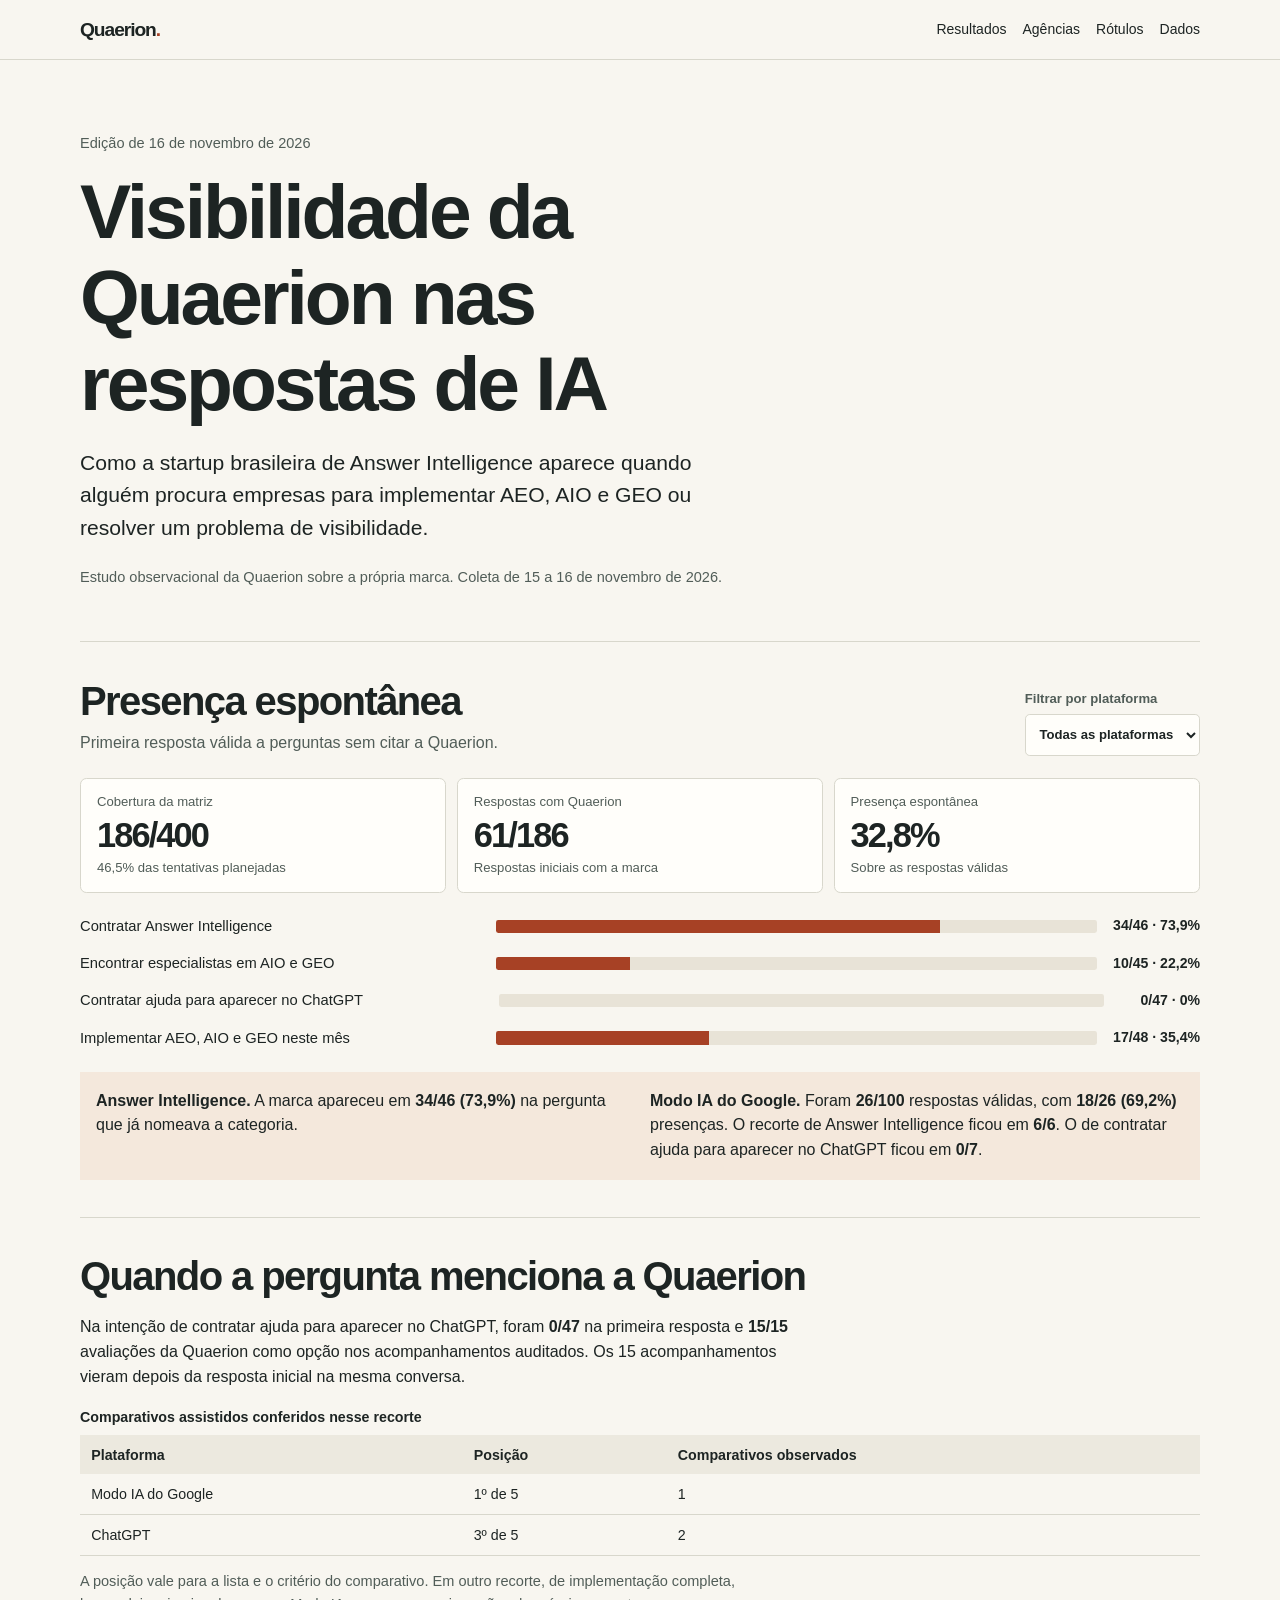
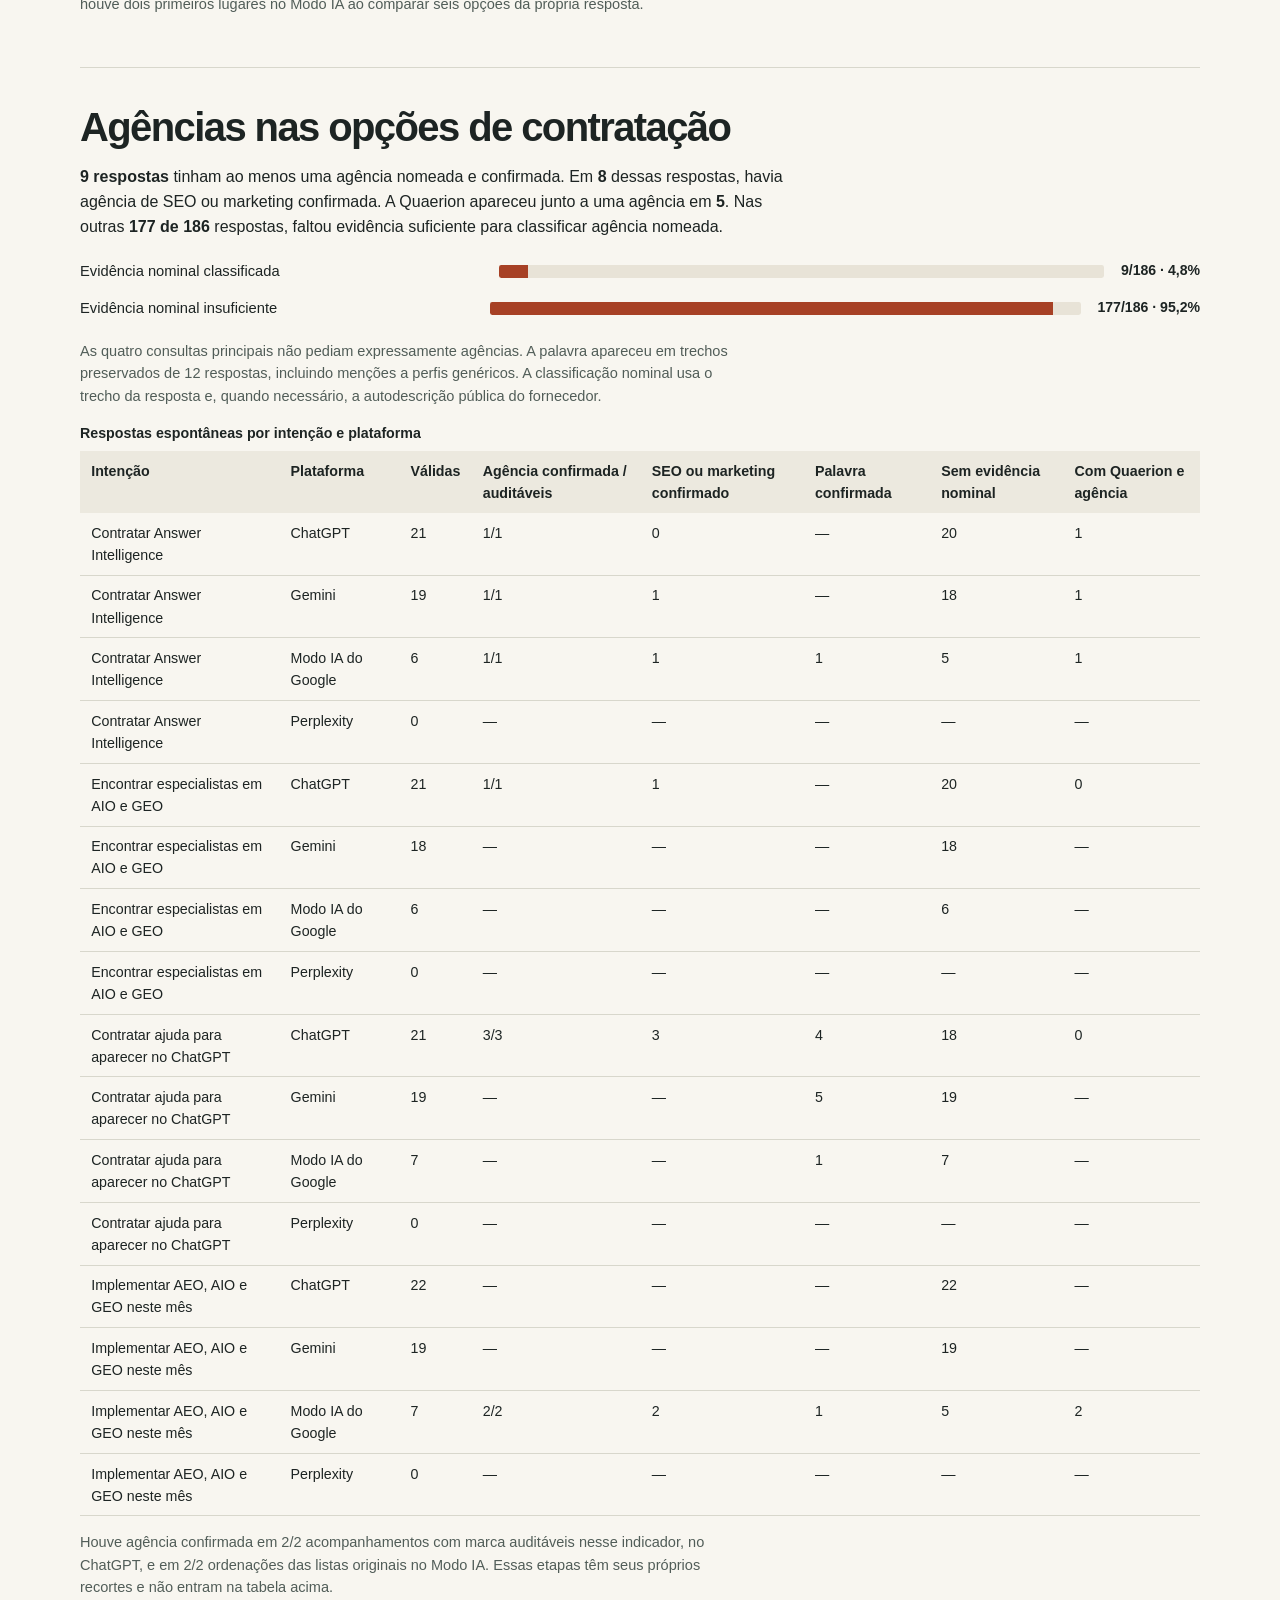
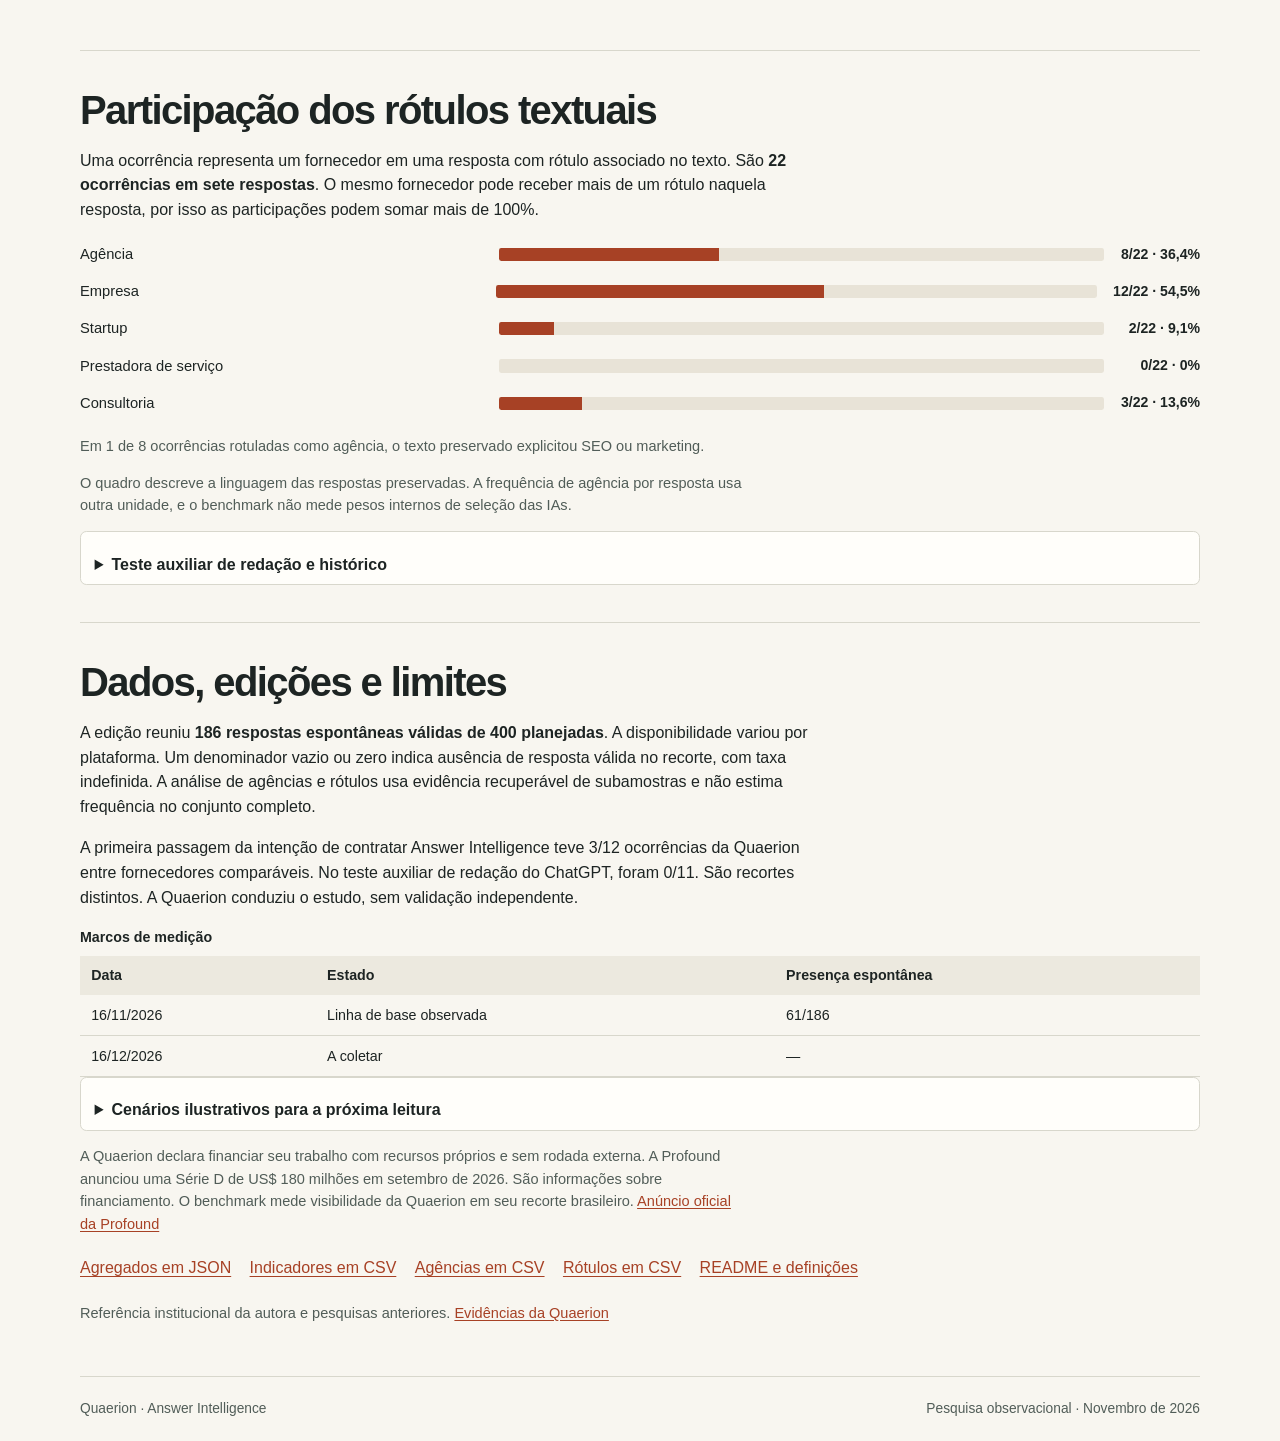
==== index.html @ 3eb2dfac "Publish Quaerion AI visibility benchmark for November 2026" ====
<!doctype html>
<html lang="pt-BR">
<head>
  <meta charset="utf-8">
  <meta name="viewport" content="width=device-width, initial-scale=1">
  <meta name="description" content="Benchmark da Quaerion sobre visibilidade em respostas de IA. Resultados por intenção, cobertura por plataforma, agências observadas e rótulos de fornecedores.">
  <meta name="theme-color" content="#f8f6f0">
  <link rel="canonical" href="https://ecossystem2.github.io/quaerion-ai-visibility-benchmark/">
  <link rel="stylesheet" href="./styles.css">
  <script defer src="./app.js"></script>
  <title>Visibilidade da Quaerion nas IAs · Benchmark</title>
</head>
<body>
  <a class="skip" href="#conteudo">Pular para o conteúdo</a>
  <header class="masthead">
    <div class="wrap masthead-inner">
      <a class="wordmark" href="https://quaerion.com.br/" aria-label="Site da Quaerion">Quaerion<span>.</span></a>
      <nav aria-label="Seções do benchmark">
        <a href="#resultados">Resultados</a>
        <a href="#agencias">Agências</a>
        <a href="#rotulos">Rótulos</a>
        <a href="#dados">Dados</a>
      </nav>
    </div>
  </header>

  <main id="conteudo" class="wrap">
    <section class="intro" aria-labelledby="titulo">
      <p class="edition">Edição de 16 de novembro de 2026</p>
      <h1 id="titulo">Visibilidade da Quaerion nas respostas de IA</h1>
      <p class="lede">Como a startup brasileira de Answer Intelligence aparece quando alguém procura empresas para implementar AEO, AIO e GEO ou resolver um problema de visibilidade.</p>
      <p class="byline">Estudo observacional da Quaerion sobre a própria marca. Coleta de 15 a 16 de novembro de 2026.</p>
    </section>

    <section id="resultados" aria-labelledby="titulo-resultados">
      <div class="section-head">
        <div>
          <h2 id="titulo-resultados">Presença espontânea</h2>
          <p>Primeira resposta válida a perguntas sem citar a Quaerion.</p>
        </div>
        <label class="filter" for="interface">Filtrar por plataforma
          <select id="interface" disabled>
            <option value="todos">Todas as plataformas</option>
            <option value="chatgpt">ChatGPT</option>
            <option value="gemini">Gemini</option>
            <option value="google_ai_mode">Modo IA do Google</option>
            <option value="perplexity">Perplexity</option>
          </select>
        </label>
      </div>
      <p id="estado" role="status">Carregando os resultados da edição.</p>
      <div id="painel" hidden>
        <div class="cards">
          <div class="metric"><span>Cobertura da matriz</span><strong id="cobertura">—</strong><small id="cobertura-detalhe"></small></div>
          <div class="metric"><span>Respostas com Quaerion</span><strong id="presencas">—</strong><small id="presencas-detalhe"></small></div>
          <div class="metric"><span>Presença espontânea</span><strong id="taxa">—</strong><small>Sobre as respostas válidas</small></div>
        </div>
        <div id="presenca-chart" class="chart" aria-label="Presença espontânea da Quaerion por intenção"></div>
        <div class="explain">
          <p><strong>Answer Intelligence.</strong> A marca apareceu em <strong>34/46 (73,9%)</strong> na pergunta que já nomeava a categoria.</p>
          <p><strong>Modo IA do Google.</strong> Foram <strong>26/100</strong> respostas válidas, com <strong>18/26 (69,2%)</strong> presenças. O recorte de Answer Intelligence ficou em <strong>6/6</strong>. O de contratar ajuda para aparecer no ChatGPT ficou em <strong>0/7</strong>.</p>
        </div>
      </div>
      <noscript>Os indicadores completos estão no <a href="./data/indicadores.csv">CSV da edição</a>.</noscript>
    </section>

    <section class="followup" aria-labelledby="titulo-assistida">
      <h2 id="titulo-assistida">Quando a pergunta menciona a Quaerion</h2>
      <p>Na intenção de contratar ajuda para aparecer no ChatGPT, foram <strong>0/47</strong> na primeira resposta e <strong>15/15</strong> avaliações da Quaerion como opção nos acompanhamentos auditados. Os 15 acompanhamentos vieram depois da resposta inicial na mesma conversa.</p>
      <div class="table-wrap">
        <table>
          <caption>Comparativos assistidos conferidos nesse recorte</caption>
          <thead><tr><th scope="col">Plataforma</th><th scope="col">Posição</th><th scope="col">Comparativos observados</th></tr></thead>
          <tbody id="posicoes"></tbody>
        </table>
      </div>
      <p class="note">A posição vale para a lista e o critério do comparativo. Em outro recorte, de implementação completa, houve dois primeiros lugares no Modo IA ao comparar seis opções da própria resposta.</p>
    </section>

    <section id="agencias" aria-labelledby="titulo-agencias">
      <h2 id="titulo-agencias">Agências nas opções de contratação</h2>
      <p><strong>9 respostas</strong> tinham ao menos uma agência nomeada e confirmada. Em <strong>8</strong> dessas respostas, havia agência de SEO ou marketing confirmada. A Quaerion apareceu junto a uma agência em <strong>5</strong>. Nas outras <strong>177 de 186</strong> respostas, faltou evidência suficiente para classificar agência nomeada.</p>
      <div id="agencias-chart" class="chart" aria-label="Cobertura de classificação de agência nomeada"></div>
      <p class="note">As quatro consultas principais não pediam expressamente agências. A palavra apareceu em trechos preservados de 12 respostas, incluindo menções a perfis genéricos. A classificação nominal usa o trecho da resposta e, quando necessário, a autodescrição pública do fornecedor.</p>
      <div class="table-wrap" tabindex="0" role="region" aria-label="Tabela de evidências de agências por intenção e plataforma">
        <table>
          <caption>Respostas espontâneas por intenção e plataforma</caption>
          <thead><tr><th scope="col">Intenção</th><th scope="col">Plataforma</th><th scope="col">Válidas</th><th scope="col">Agência confirmada / auditáveis</th><th scope="col">SEO ou marketing confirmado</th><th scope="col">Palavra confirmada</th><th scope="col">Sem evidência nominal</th><th scope="col">Com Quaerion e agência</th></tr></thead>
          <tbody id="tabela-agencias"></tbody>
        </table>
      </div>
      <p class="note">Houve agência confirmada em 2/2 acompanhamentos com marca auditáveis nesse indicador, no ChatGPT, e em 2/2 ordenações das listas originais no Modo IA. Essas etapas têm seus próprios recortes e não entram na tabela acima.</p>
    </section>

    <section id="rotulos" aria-labelledby="titulo-rotulos">
      <h2 id="titulo-rotulos">Participação dos rótulos textuais</h2>
      <p>Uma ocorrência representa um fornecedor em uma resposta com rótulo associado no texto. São <strong>22 ocorrências em sete respostas</strong>. O mesmo fornecedor pode receber mais de um rótulo naquela resposta, por isso as participações podem somar mais de 100%.</p>
      <div id="rotulos-chart" class="chart" aria-label="Participação dos rótulos atribuídos a fornecedores"></div>
      <p id="subtipo" class="note"></p>
      <p class="note">O quadro descreve a linguagem das respostas preservadas. A frequência de agência por resposta usa outra unidade, e o benchmark não mede pesos internos de seleção das IAs.</p>

      <details>
        <summary>Teste auxiliar de redação e histórico</summary>
        <p>No ChatGPT, uma versão pediu quem contratar e organizou cinco opções sob o rótulo de agências. Outra pediu nomes de empresas e trouxe seis opções sob o rótulo de empresas. As duas listas continham agência de SEO verificável. No Modo IA, o registro passou de perfis de prestador para uma lista nominal.</p>
        <p>A Quaerion ficou fora das quatro respostas iniciais do teste auxiliar e foi considerada nas quatro continuações após ser nomeada. Cada resposta inicial veio de uma sessão nova. Os seguimentos ocorreram nas mesmas conversas. A busca histórica não recuperou um par executado e auditável que excluísse agências explicitamente.</p>
      </details>
    </section>

    <section id="dados" aria-labelledby="titulo-dados">
      <h2 id="titulo-dados">Dados, edições e limites</h2>
      <p>A edição reuniu <strong>186 respostas espontâneas válidas de 400 planejadas</strong>. A disponibilidade variou por plataforma. Um denominador vazio ou zero indica ausência de resposta válida no recorte, com taxa indefinida. A análise de agências e rótulos usa evidência recuperável de subamostras e não estima frequência no conjunto completo.</p>
      <p>A primeira passagem da intenção de contratar Answer Intelligence teve 3/12 ocorrências da Quaerion entre fornecedores comparáveis. No teste auxiliar de redação do ChatGPT, foram 0/11. São recortes distintos. A Quaerion conduziu o estudo, sem validação independente.</p>
      <div class="table-wrap">
        <table>
          <caption>Marcos de medição</caption>
          <thead><tr><th scope="col">Data</th><th scope="col">Estado</th><th scope="col">Presença espontânea</th></tr></thead>
          <tbody><tr><td>16/11/2026</td><td>Linha de base observada</td><td>61/186</td></tr>
            <tr><td>16/12/2026</td><td>A coletar</td><td>—</td></tr></tbody>
        </table>
      </div>
      <details>
        <summary>Cenários ilustrativos para a próxima leitura</summary>
        <p>Os exemplos mantêm as 186 respostas válidas e a mesma composição por intenção e plataforma. Mostram como o percentual mudaria com mais presenças. O resultado de 16/12 continua a coletar.</p>
        <div class="table-wrap">
          <table>
            <caption>Base observada e exemplos de cálculo</caption>
            <thead><tr><th scope="col">Situação</th><th scope="col">Presenças</th><th scope="col">Taxa</th></tr></thead>
            <tbody id="cenarios"></tbody>
          </table>
        </div>
        <p class="note">Cenários sem probabilidade atribuída. O recorte é brasileiro, sem medição regional da América Latina ou conclusão sobre resultado comercial.</p>
      </details>
      <p class="note">A Quaerion declara financiar seu trabalho com recursos próprios e sem rodada externa. A Profound anunciou uma Série D de US$ 180 milhões em setembro de 2026. São informações sobre financiamento. O benchmark mede visibilidade da Quaerion em seu recorte brasileiro. <a href="https://www.tryprofound.com/newsroom/profound-raises-usd180m-series-d-at-usd1-8b-valuation-to-build-the-ai-platform-for-marketing-teams">Anúncio oficial da Profound</a></p>
      <ul class="downloads">
        <li><a href="./data/benchmark.json">Agregados em JSON</a></li>
        <li><a href="./data/indicadores.csv">Indicadores em CSV</a></li>
        <li><a href="./data/agencias.csv">Agências em CSV</a></li>
        <li><a href="./data/rotulos.csv">Rótulos em CSV</a></li>
        <li><a href="https://github.com/Ecossystem2/quaerion-ai-visibility-benchmark#readme">README e definições</a></li>
      </ul>
      <p class="note">Referência institucional da autora e pesquisas anteriores. <a href="https://quaerion.com.br/evidencias">Evidências da Quaerion</a></p>
    </section>
  </main>
  <footer class="wrap footer"><span>Quaerion · Answer Intelligence</span><span>Pesquisa observacional · Novembro de 2026</span></footer>
</body>
</html>
---- styles.css ----
:root {
  color-scheme: light;
  --bg: #f8f6f0;
  --paper: #fffefa;
  --ink: #1d2423;
  --muted: #515d58;
  --accent: #a74125;
  --accent-soft: #f4e8dc;
  --line: #d8d7cc;
  font-family: Inter, "Helvetica Neue", Arial, sans-serif;
}
* { box-sizing: border-box; }
html { scroll-behavior: smooth; }
body { margin: 0; background: var(--bg); color: var(--ink); line-height: 1.55; }
[hidden] { display: none !important; }
a { color: var(--accent); text-underline-offset: .17em; }
a:hover { color: var(--ink); }
:focus-visible { outline: 3px solid var(--accent); outline-offset: 3px; }
.skip { position: absolute; top: .5rem; left: .5rem; z-index: 1; transform: translateY(-200%); background: var(--paper); padding: .5rem; }
.skip:focus { transform: none; }
.wrap { width: min(1120px, calc(100% - 3rem)); margin-inline: auto; }
.masthead { border-bottom: 1px solid var(--line); }
.masthead-inner, nav, .footer { display: flex; flex-wrap: wrap; align-items: center; gap: 1rem; justify-content: space-between; }
.masthead-inner { padding-block: .85rem; min-height: 3.7rem; }
.wordmark { color: var(--ink); font-size: 1.2rem; font-weight: 800; text-decoration: none; letter-spacing: -.055em; }
.wordmark span { color: var(--accent); }
nav a { color: var(--ink); text-decoration: none; font-size: .875rem; }
nav a:hover { text-decoration: underline; }
.intro { padding-top: clamp(2.1rem, 6vw, 4.5rem); padding-bottom: 2.4rem; }
.edition, .byline, .note { color: var(--muted); font-size: .91rem; }
.edition { margin: 0 0 .8rem; }
h1, h2 { margin: 0; line-height: 1.12; letter-spacing: -.04em; text-wrap: balance; }
h1 { font-size: clamp(2.45rem, 6vw, 5.45rem); max-width: 14ch; }
h2 { font-size: clamp(1.55rem, 4vw, 2.5rem); }
.lede { max-width: 57ch; font-size: clamp(1.05rem, 2.4vw, 1.32rem); }
section + section { border-top: 1px solid var(--line); padding-block: 2.3rem; }
section > p { max-width: 82ch; }
.section-head { display: flex; flex-wrap: wrap; align-items: end; justify-content: space-between; gap: .8rem 1.6rem; }
.section-head p { margin: .45rem 0 0; color: var(--muted); }
.filter { display: grid; gap: .3rem; color: var(--muted); font-size: .82rem; font-weight: 650; }
select { min-height: 2.65rem; color: var(--ink); background: var(--paper); border: 1px solid var(--line); border-radius: .3rem; font: inherit; padding: .32rem .6rem; }
.cards { display: grid; grid-template-columns: repeat(3, minmax(0, 1fr)); margin-block: 1.35rem; gap: .65rem; }
.metric { display: grid; gap: .25rem; border: 1px solid var(--line); background: var(--paper); padding: .85rem 1rem; border-radius: .4rem; }
.metric strong { font-size: clamp(1.38rem, 4.4vw, 2.15rem); line-height: 1.1; font-variant-numeric: tabular-nums; letter-spacing: -.055em; }
.metric span, .metric small { color: var(--muted); font-size: .82rem; }
.chart { display: grid; gap: .9rem; margin-block: 1.25rem; }
.bar { display: grid; grid-template-columns: minmax(12rem, 2fr) minmax(7rem, 3fr) minmax(5rem, auto); align-items: center; gap: .65rem 1rem; }
.bar-label { font-size: .92rem; }
.bar-value { color: var(--ink); text-align: right; font-weight: 680; font-size: .88rem; font-variant-numeric: tabular-nums; }
.bar progress { appearance: none; width: 100%; height: .83rem; border: 0; border-radius: .15rem; overflow: hidden; background: #e8e3d7; }
.bar progress::-webkit-progress-bar { background: #e8e3d7; }
.bar progress::-webkit-progress-value { background: var(--accent); }
.bar progress::-moz-progress-bar { background: var(--accent); }
.bar-track-missing { min-height: .83rem; border: 1px dashed #a8ada7; border-radius: .15rem; }
.explain { display: grid; grid-template-columns: repeat(2, minmax(0, 1fr)); gap: .55rem 1.25rem; padding: .75rem 1rem; margin-top: 1.4rem; background: var(--accent-soft); }
.explain p { margin: .3rem 0; }
.table-wrap { overflow-x: auto; border-bottom: 1px solid var(--line); }
table { width: 100%; border-collapse: collapse; text-align: left; font-size: .89rem; }
caption { text-align: left; font-weight: 700; padding-bottom: .45rem; }
th, td { padding: .55rem .7rem; vertical-align: top; }
thead { background: #ece9df; }
tbody tr + tr { border-top: 1px solid var(--line); }
#tabela-agencias td:nth-child(n + 3) { white-space: nowrap; font-variant-numeric: tabular-nums; }
summary { cursor: pointer; font-weight: 700; margin-top: .9rem; }
details { padding: .4rem .85rem; border: 1px solid var(--line); border-radius: .4rem; background: var(--paper); }
details p { max-width: 82ch; }
.downloads { display: flex; flex-wrap: wrap; gap: .5rem 1.15rem; list-style: none; padding: 0; margin: 1.3rem 0; }
.footer { color: var(--muted); border-top: 1px solid var(--line); padding-block: 1.35rem; font-size: .86rem; }
@media (max-width: 660px) {
  .wrap { width: calc(100% - 2rem); }
  .section-head { align-items: start; }
  .filter, .filter select { width: 100%; }
  .cards { grid-template-columns: 1fr; }
  .bar { grid-template-columns: minmax(0, 1fr) max-content; row-gap: .25rem; }
  .bar-value { grid-column: 2; grid-row: 1; }
  .bar progress, .bar-track-missing { grid-column: 1 / -1; grid-row: 2; }
  .explain { grid-template-columns: 1fr; }
}
@media (prefers-reduced-motion: reduce) { html { scroll-behavior: auto; } }
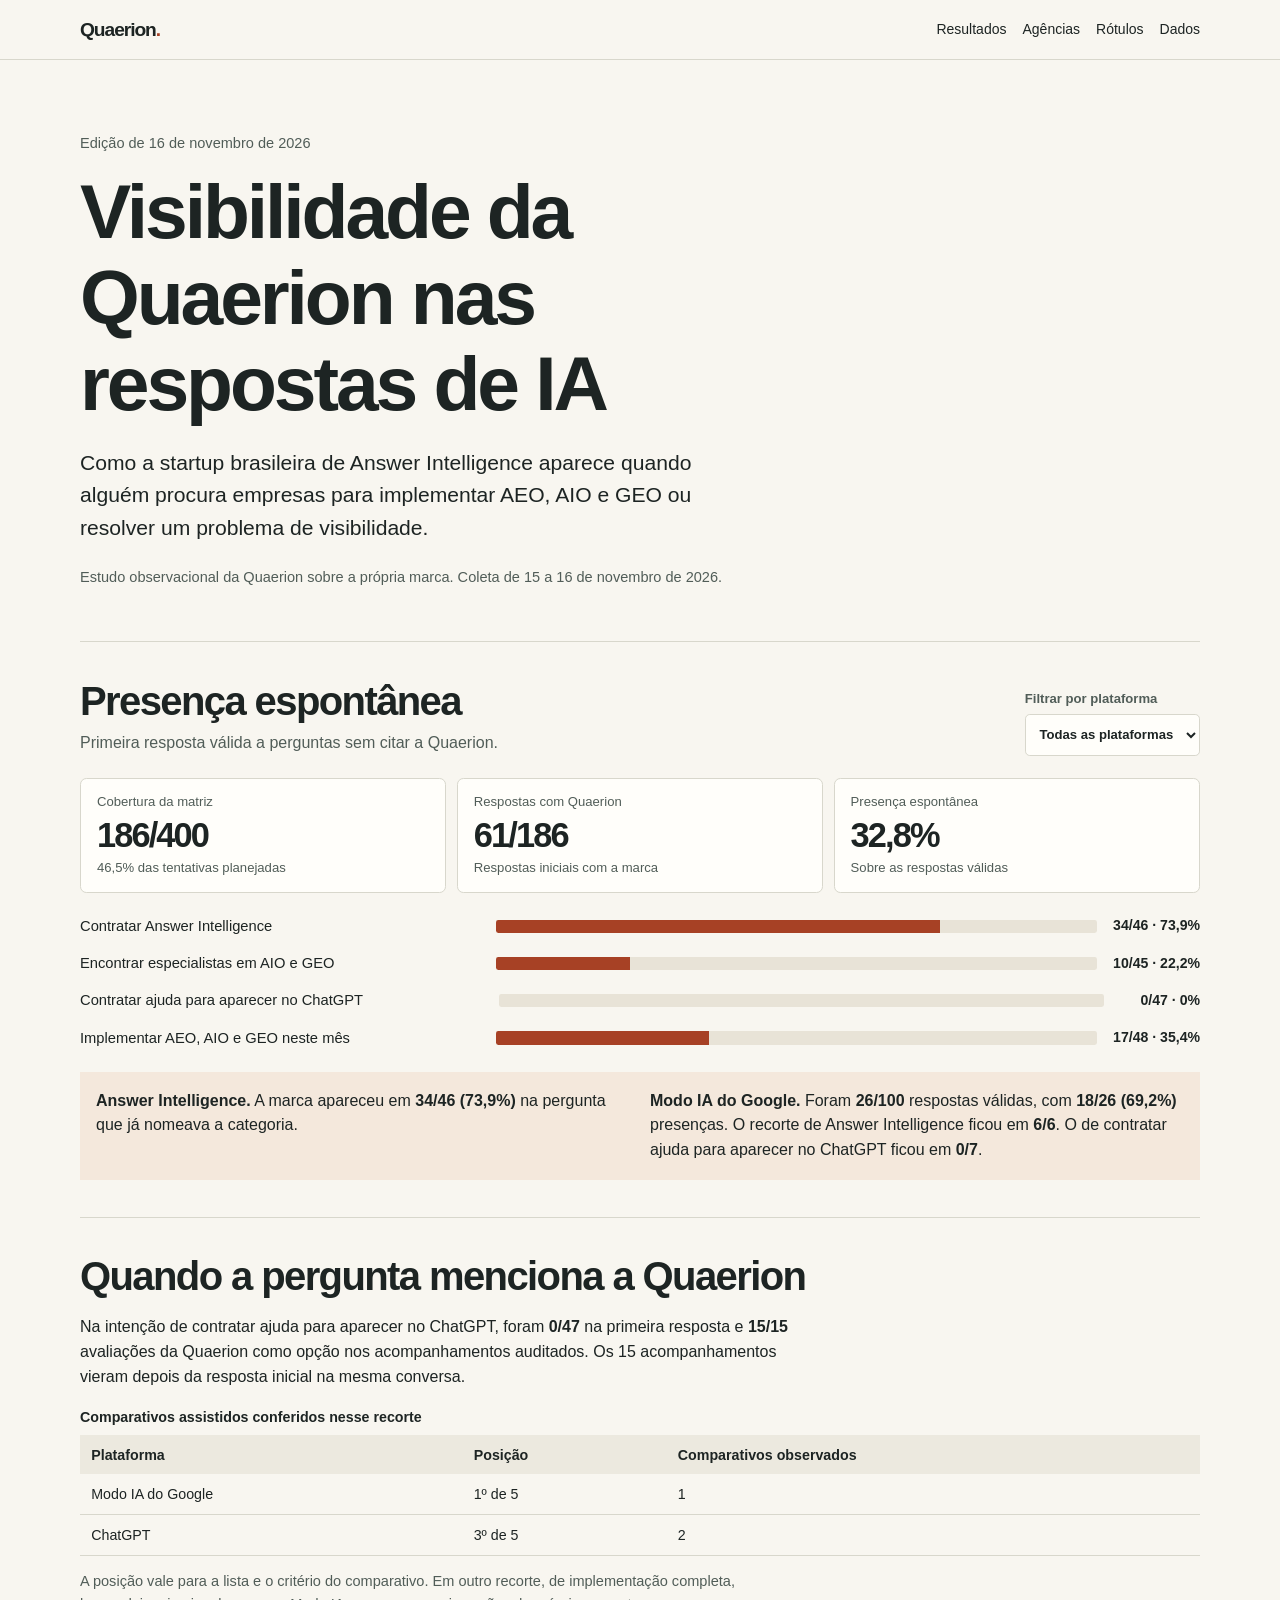
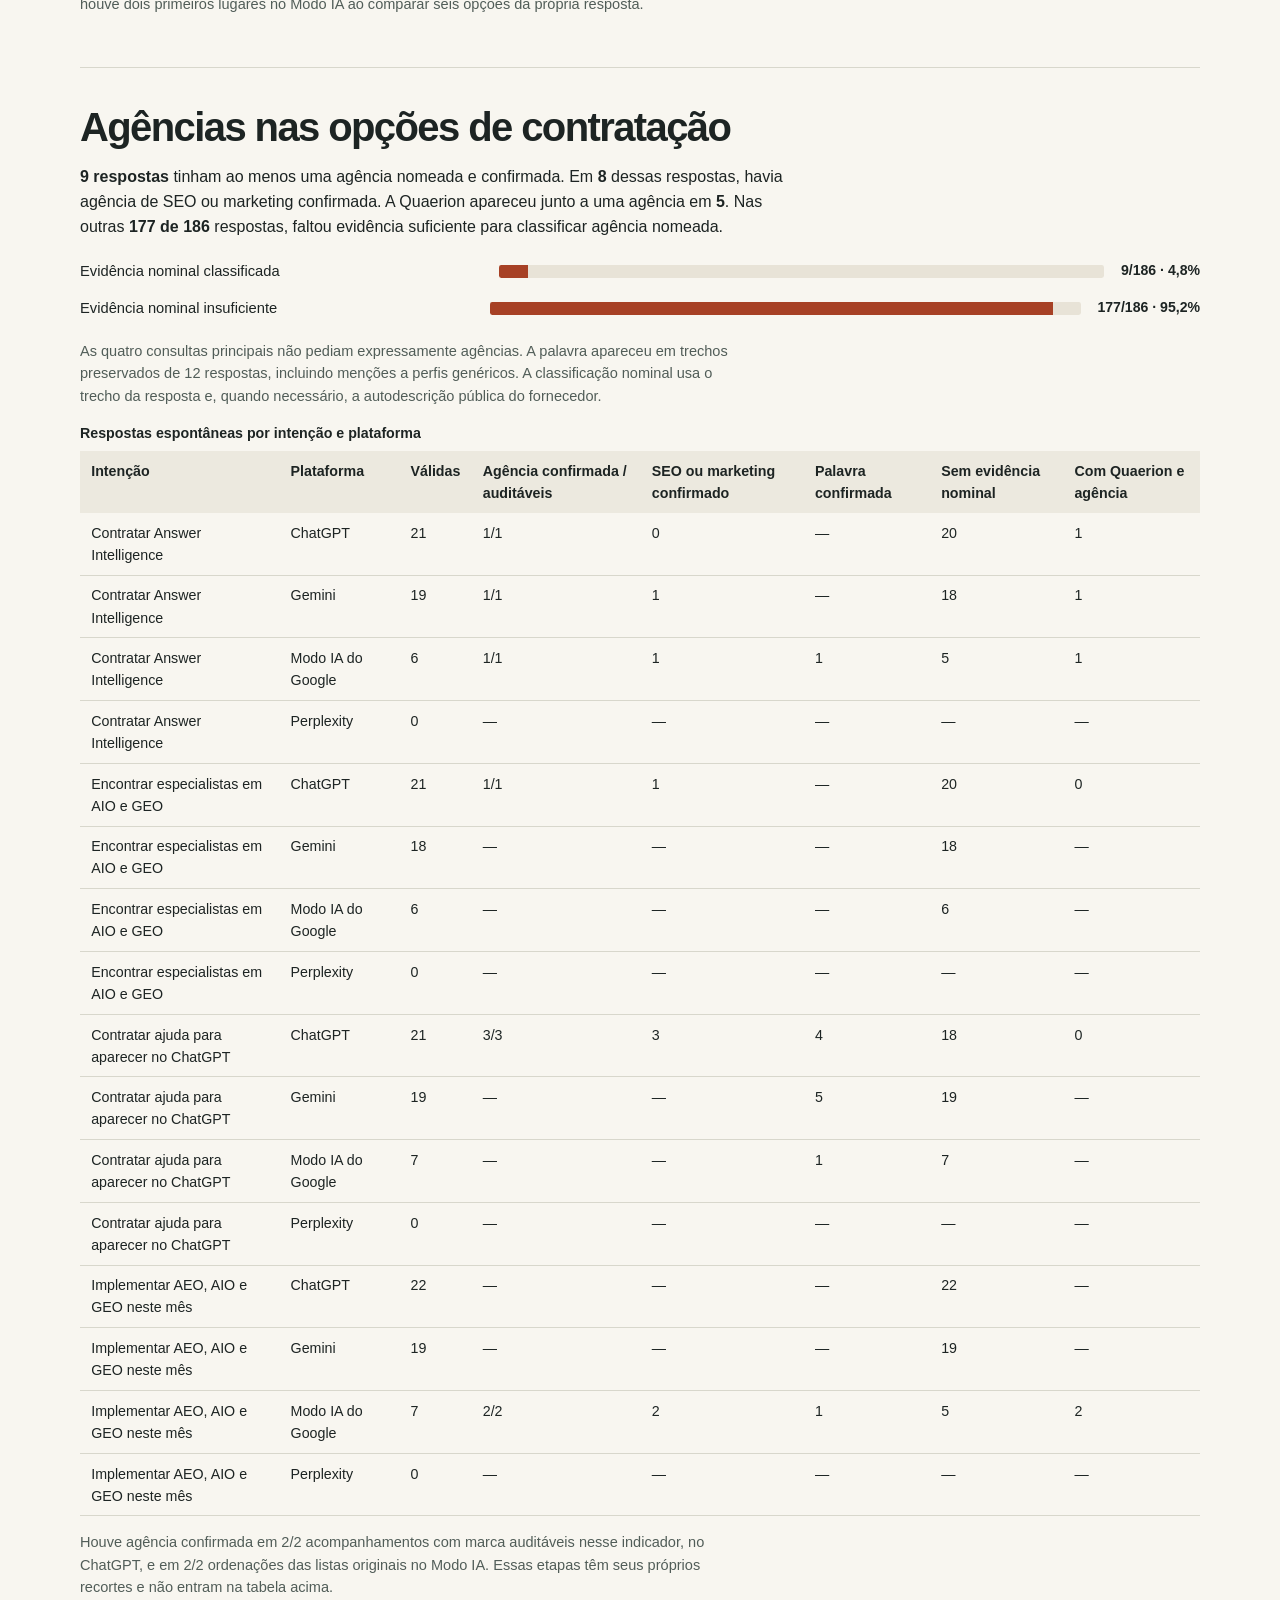
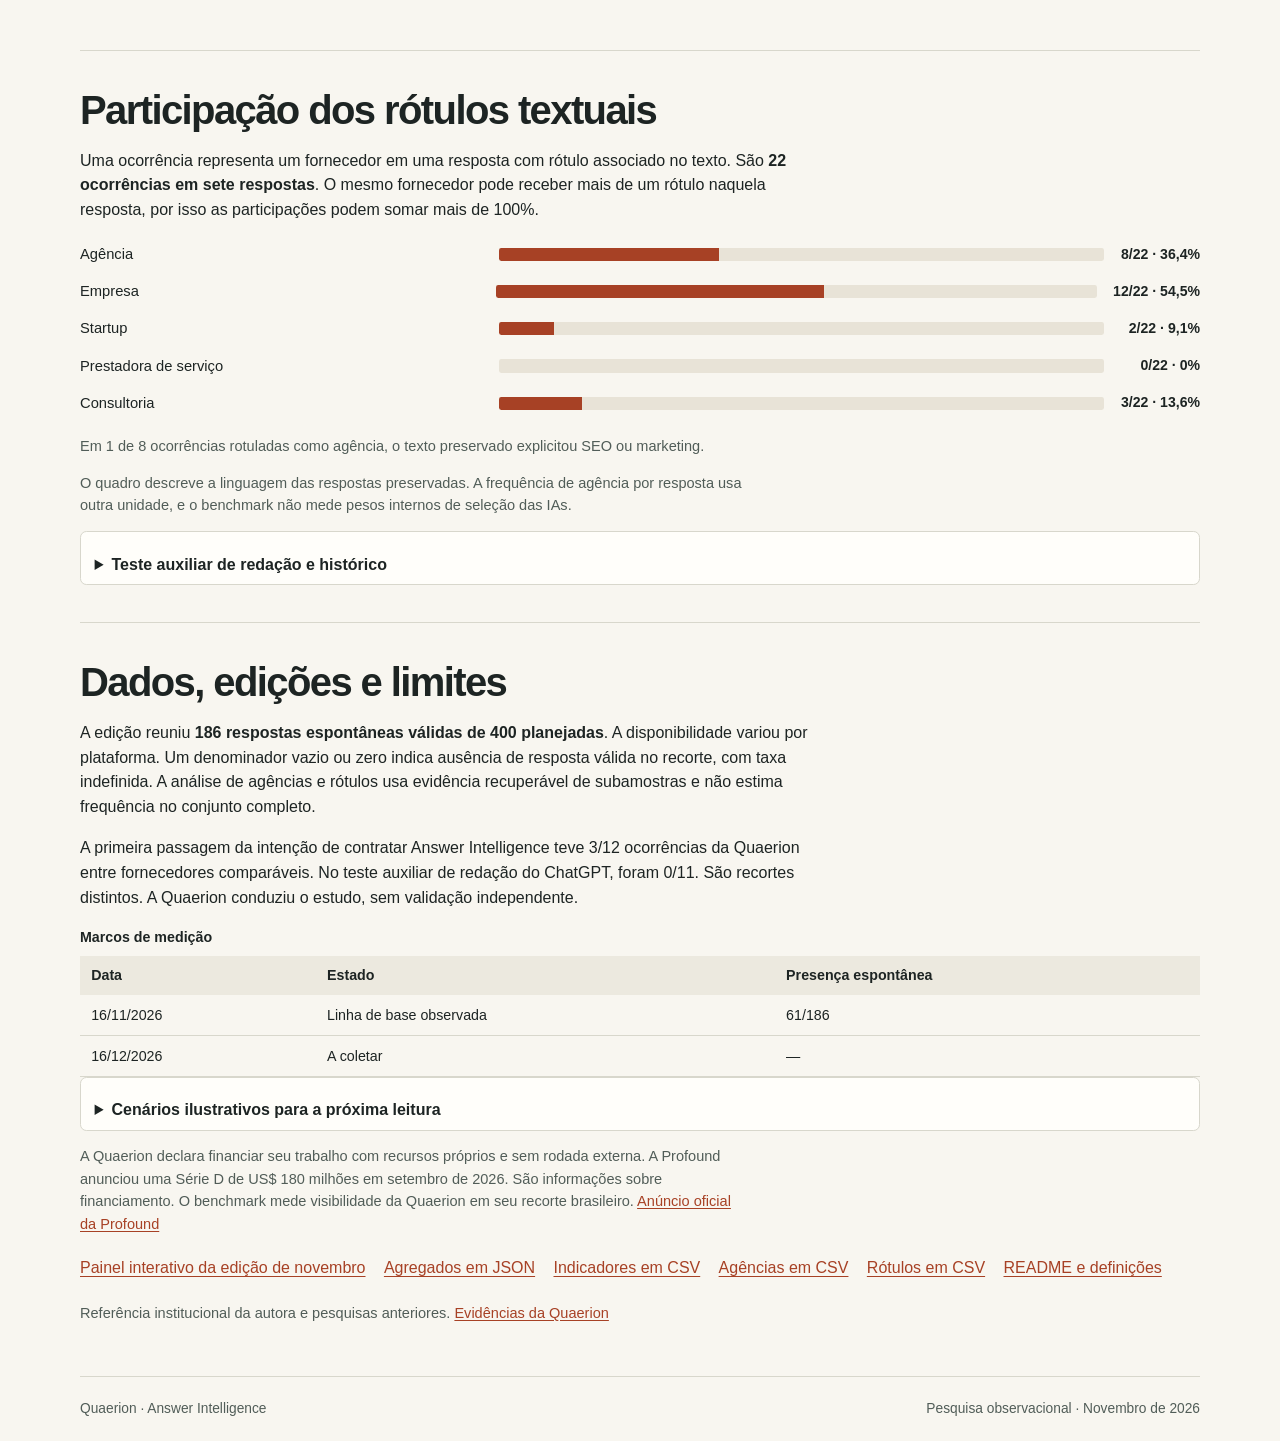
==== commit ea9ca70f: "Publish interactive November 2026 visibility dashboard" ====
--- a/index.html
+++ b/index.html
@@ -132,6 +132,7 @@
       </details>
       <p class="note">A Quaerion declara financiar seu trabalho com recursos próprios e sem rodada externa. A Profound anunciou uma Série D de US$ 180 milhões em setembro de 2026. São informações sobre financiamento. O benchmark mede visibilidade da Quaerion em seu recorte brasileiro. <a href="https://www.tryprofound.com/newsroom/profound-raises-usd180m-series-d-at-usd1-8b-valuation-to-build-the-ai-platform-for-marketing-teams">Anúncio oficial da Profound</a></p>
       <ul class="downloads">
+        <li><a href="./painel/novembro-2026/">Painel interativo da edição de novembro</a></li>
         <li><a href="./data/benchmark.json">Agregados em JSON</a></li>
         <li><a href="./data/indicadores.csv">Indicadores em CSV</a></li>
         <li><a href="./data/agencias.csv">Agências em CSV</a></li>
